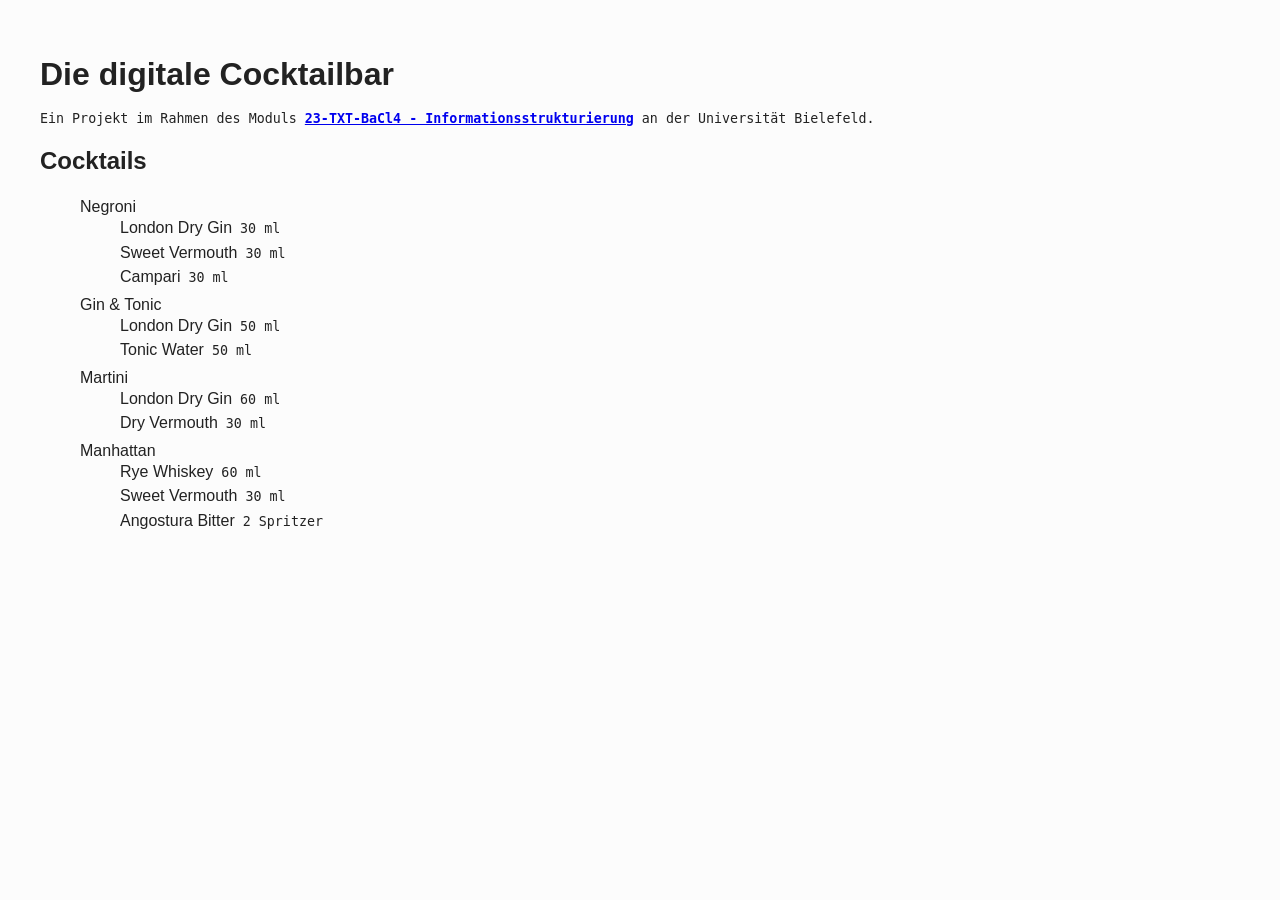
==== index.html @ 0a697e79 "Working Database" ====
<!DOCTYPE html><html>
<head>
<meta http-equiv="Content-Type" content="text/html; charset=UTF-8">
<meta charset="UTF-8">
<meta name="viewport" content="width=device-width, initial-scale=1.0">
<meta http-equiv="X-UA-Compatible" content="ie=edge">
<link rel="stylesheet" type="text/css" href="css/main.css">
<title>Digitale Cocktailbar</title>
</head>
<body>
<h1>Die digitale Cocktailbar</h1>
<small>Ein Projekt im Rahmen des Moduls
        <a href="https://ekvv.uni-bielefeld.de/sinfo/publ/modul/26802491" title="Modulbeschreibung - Informationsstrukturierung"><strong>23-TXT-BaCl4 - Informationsstrukturierung</strong></a> an der Universität Bielefeld.</small><h2>Cocktails</h2>
<ul>
<li>Negroni<ul>
<li>London Dry Gin<small class="menge">30 ml</small>
</li>
<li>Sweet Vermouth<small class="menge">30 ml</small>
</li>
<li>Campari<small class="menge">30 ml</small>
</li>
</ul>
</li>
<li>Gin &amp; Tonic<ul>
<li>London Dry Gin<small class="menge">50 ml</small>
</li>
<li>Tonic Water<small class="menge">50 ml</small>
</li>
</ul>
</li>
<li>Martini<ul>
<li>London Dry Gin<small class="menge">60 ml</small>
</li>
<li>Dry Vermouth<small class="menge">30 ml</small>
</li>
</ul>
</li>
<li>Manhattan<ul>
<li>Rye Whiskey<small class="menge">60 ml</small>
</li>
<li>Sweet Vermouth<small class="menge">30 ml</small>
</li>
<li>Angostura Bitter<small class="menge">2 Spritzer</small>
</li>
</ul>
</li>
</ul>
</body>
</html>
---- css/main.css ----
body {
    font-family: sans-serif;
    padding: 2rem;
    background-color: #fcfcfc;
    color: #222;
    font-size: 16px;
}

h1 {
    margin: 1rem 0;
}

small {
    font-family: monospace;
    margin-bottom: 1rem;
}
small.menge {
    padding-left: .5rem;
}

ul {
    list-style: none;
}
ul > li {
    padding: 0.2rem 0;
}
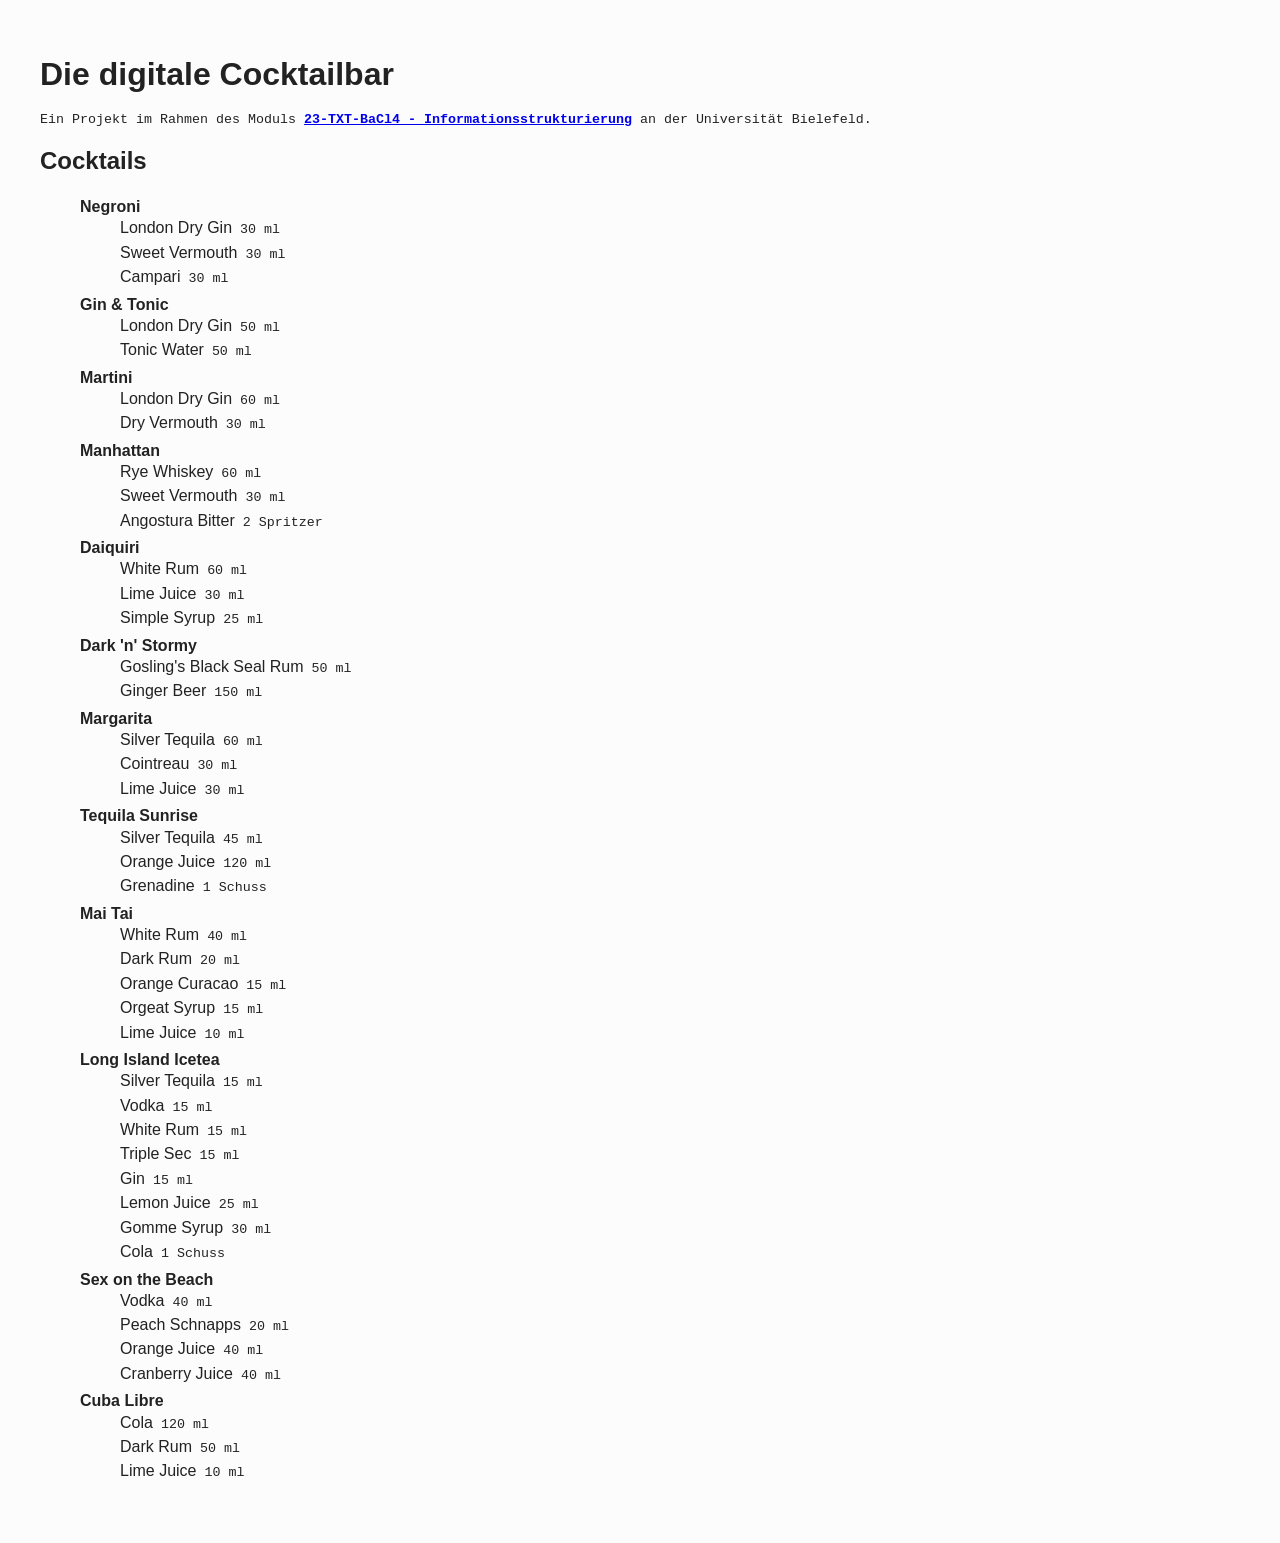
==== commit 7c91086d: "working project - database complete" ====
--- a/index.html
+++ b/index.html
@@ -12,7 +12,8 @@
 <small>Ein Projekt im Rahmen des Moduls
         <a href="https://ekvv.uni-bielefeld.de/sinfo/publ/modul/26802491" title="Modulbeschreibung - Informationsstrukturierung"><strong>23-TXT-BaCl4 - Informationsstrukturierung</strong></a> an der Universität Bielefeld.</small><h2>Cocktails</h2>
 <ul>
-<li>Negroni<ul>
+<li>
+<strong>Negroni</strong><ul>
 <li>London Dry Gin<small class="menge">30 ml</small>
 </li>
 <li>Sweet Vermouth<small class="menge">30 ml</small>
@@ -21,21 +22,24 @@
 </li>
 </ul>
 </li>
-<li>Gin &amp; Tonic<ul>
+<li>
+<strong>Gin &amp; Tonic</strong><ul>
 <li>London Dry Gin<small class="menge">50 ml</small>
 </li>
 <li>Tonic Water<small class="menge">50 ml</small>
 </li>
 </ul>
 </li>
-<li>Martini<ul>
+<li>
+<strong>Martini</strong><ul>
 <li>London Dry Gin<small class="menge">60 ml</small>
 </li>
 <li>Dry Vermouth<small class="menge">30 ml</small>
 </li>
 </ul>
 </li>
-<li>Manhattan<ul>
+<li>
+<strong>Manhattan</strong><ul>
 <li>Rye Whiskey<small class="menge">60 ml</small>
 </li>
 <li>Sweet Vermouth<small class="menge">30 ml</small>
@@ -44,6 +48,100 @@
 </li>
 </ul>
 </li>
+<li>
+<strong>Daiquiri</strong><ul>
+<li>White Rum<small class="menge">60 ml</small>
+</li>
+<li>Lime Juice<small class="menge">30 ml</small>
+</li>
+<li>Simple Syrup<small class="menge">25 ml</small>
+</li>
+</ul>
+</li>
+<li>
+<strong>Dark 'n' Stormy</strong><ul>
+<li>Gosling's Black Seal Rum<small class="menge">50 ml</small>
+</li>
+<li>Ginger Beer<small class="menge">150 ml</small>
+</li>
+</ul>
+</li>
+<li>
+<strong>Margarita</strong><ul>
+<li>Silver Tequila<small class="menge">60 ml</small>
+</li>
+<li>Cointreau<small class="menge">30 ml</small>
+</li>
+<li>Lime Juice<small class="menge">30 ml</small>
+</li>
+</ul>
+</li>
+<li>
+<strong>Tequila Sunrise</strong><ul>
+<li>Silver Tequila<small class="menge">45 ml</small>
+</li>
+<li>Orange Juice<small class="menge">120 ml</small>
+</li>
+<li>Grenadine<small class="menge">1 Schuss</small>
+</li>
+</ul>
+</li>
+<li>
+<strong>Mai Tai</strong><ul>
+<li>White Rum<small class="menge">40 ml</small>
+</li>
+<li>Dark Rum<small class="menge">20 ml</small>
+</li>
+<li>Orange Curacao<small class="menge">15 ml</small>
+</li>
+<li>Orgeat Syrup<small class="menge">15 ml</small>
+</li>
+<li>Lime Juice<small class="menge">10 ml</small>
+</li>
+</ul>
+</li>
+<li>
+<strong>Long Island Icetea</strong><ul>
+<li>Silver Tequila<small class="menge">15 ml</small>
+</li>
+<li>Vodka<small class="menge">15 ml</small>
+</li>
+<li>White Rum<small class="menge">15 ml</small>
+</li>
+<li>Triple Sec<small class="menge">15 ml</small>
+</li>
+<li>Gin<small class="menge">15 ml</small>
+</li>
+<li>Lemon Juice<small class="menge">25 ml</small>
+</li>
+<li>Gomme Syrup<small class="menge">30 ml</small>
+</li>
+<li>Cola<small class="menge">1 Schuss</small>
+</li>
+</ul>
+</li>
+<li>
+<strong>Sex on the Beach</strong><ul>
+<li>Vodka<small class="menge">40 ml</small>
+</li>
+<li>Peach Schnapps<small class="menge">20 ml</small>
+</li>
+<li>Orange Juice<small class="menge">40 ml</small>
+</li>
+<li>Cranberry Juice<small class="menge">40 ml</small>
+</li>
+</ul>
+</li>
+<li>
+<strong>Cuba Libre</strong><ul>
+<li>Cola<small class="menge">120 ml</small>
+</li>
+<li>Dark Rum<small class="menge">50 ml</small>
+</li>
+<li>Lime Juice<small class="menge">10 ml</small>
+</li>
+</ul>
+</li>
 </ul>
 </body>
 </html>
--- a/css/main.css
+++ b/css/main.css
@@ -1,27 +1,27 @@
-
-body {
-    font-family: sans-serif;
-    padding: 2rem;
-    background-color: #fcfcfc;
-    color: #222;
-    font-size: 16px;
-}
-
-h1 {
-    margin: 1rem 0;
-}
-
-small {
-    font-family: monospace;
-    margin-bottom: 1rem;
-}
-small.menge {
-    padding-left: .5rem;
-}
-
-ul {
-    list-style: none;
-}
-ul > li {
-    padding: 0.2rem 0;
+
+body {
+    font-family: sans-serif;
+    padding: 2rem;
+    background-color: #fcfcfc;
+    color: #222;
+    font-size: 16px;
+}
+
+h1 {
+    margin: 1rem 0;
+}
+
+small {
+    font-family: monospace;
+    margin-bottom: 1rem;
+}
+small.menge {
+    padding-left: .5rem;
+}
+
+ul {
+    list-style: none;
+}
+ul > li {
+    padding: 0.2rem 0;
 }
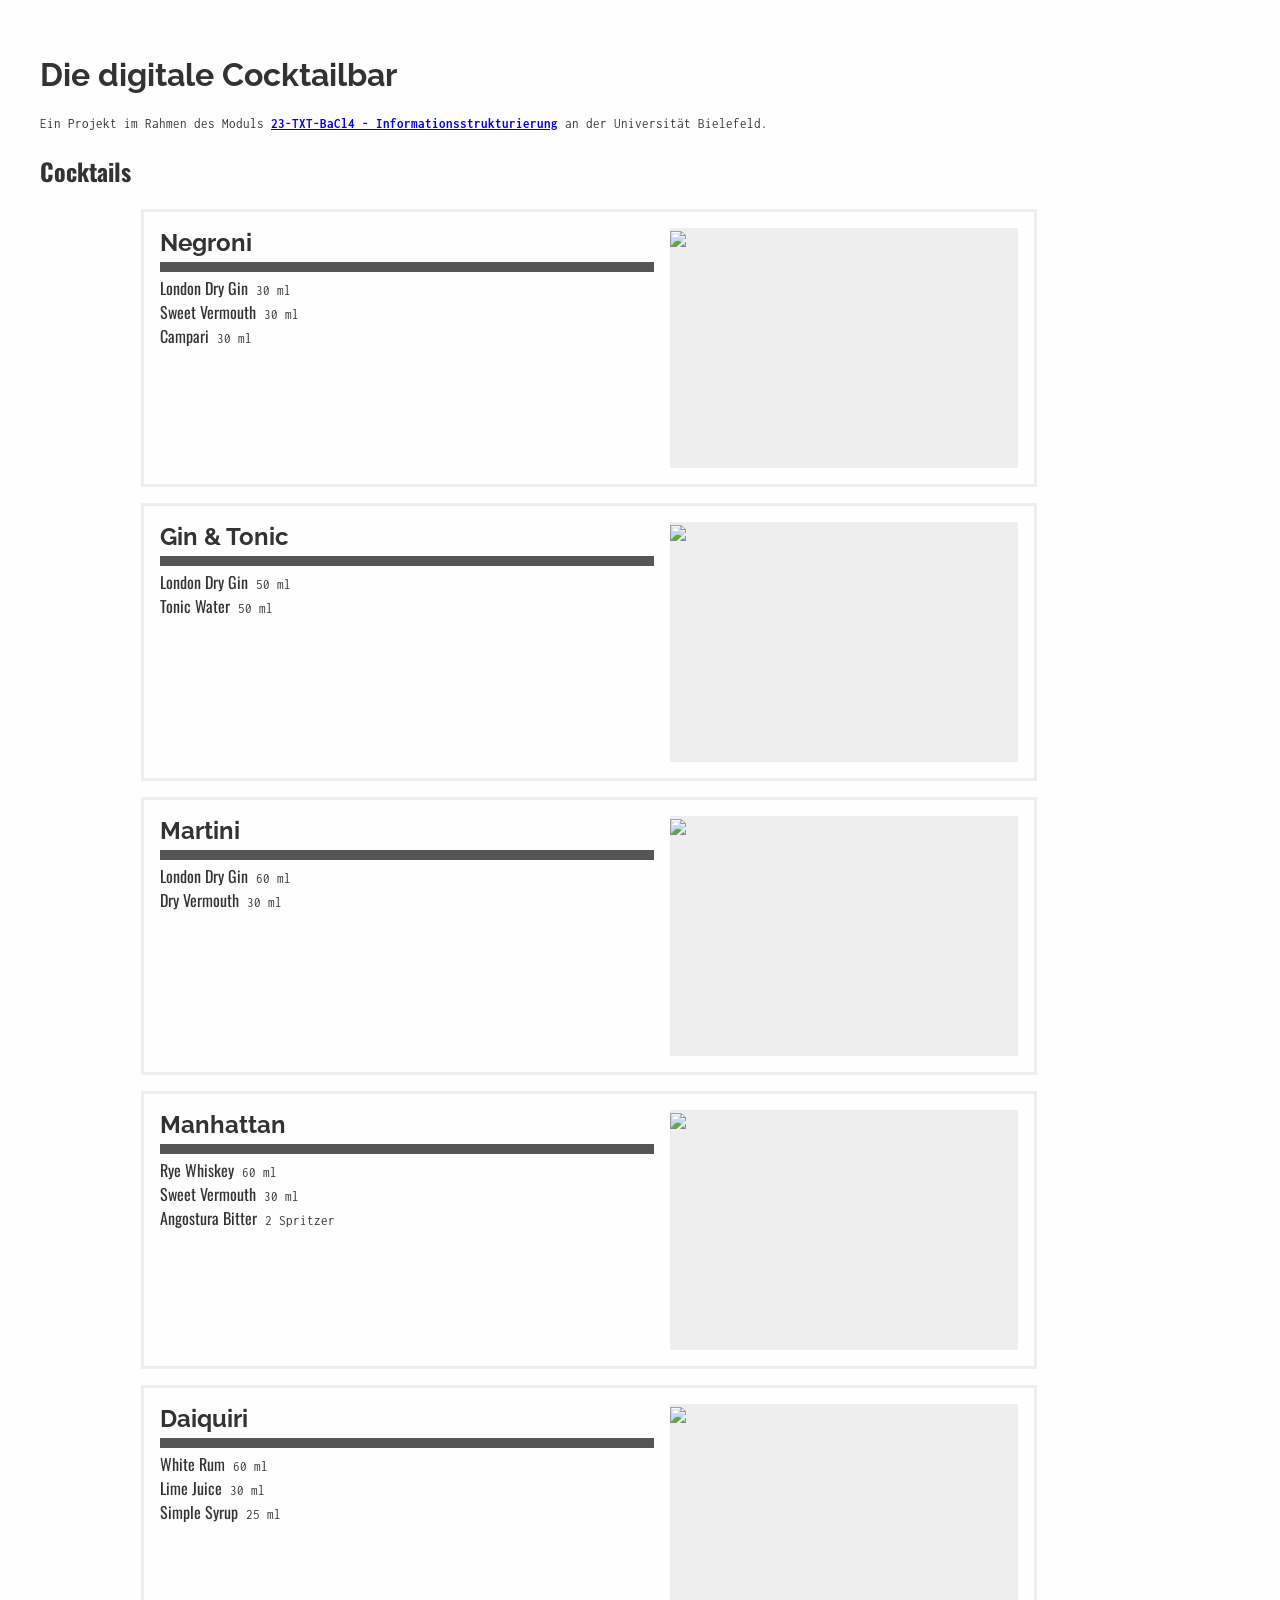
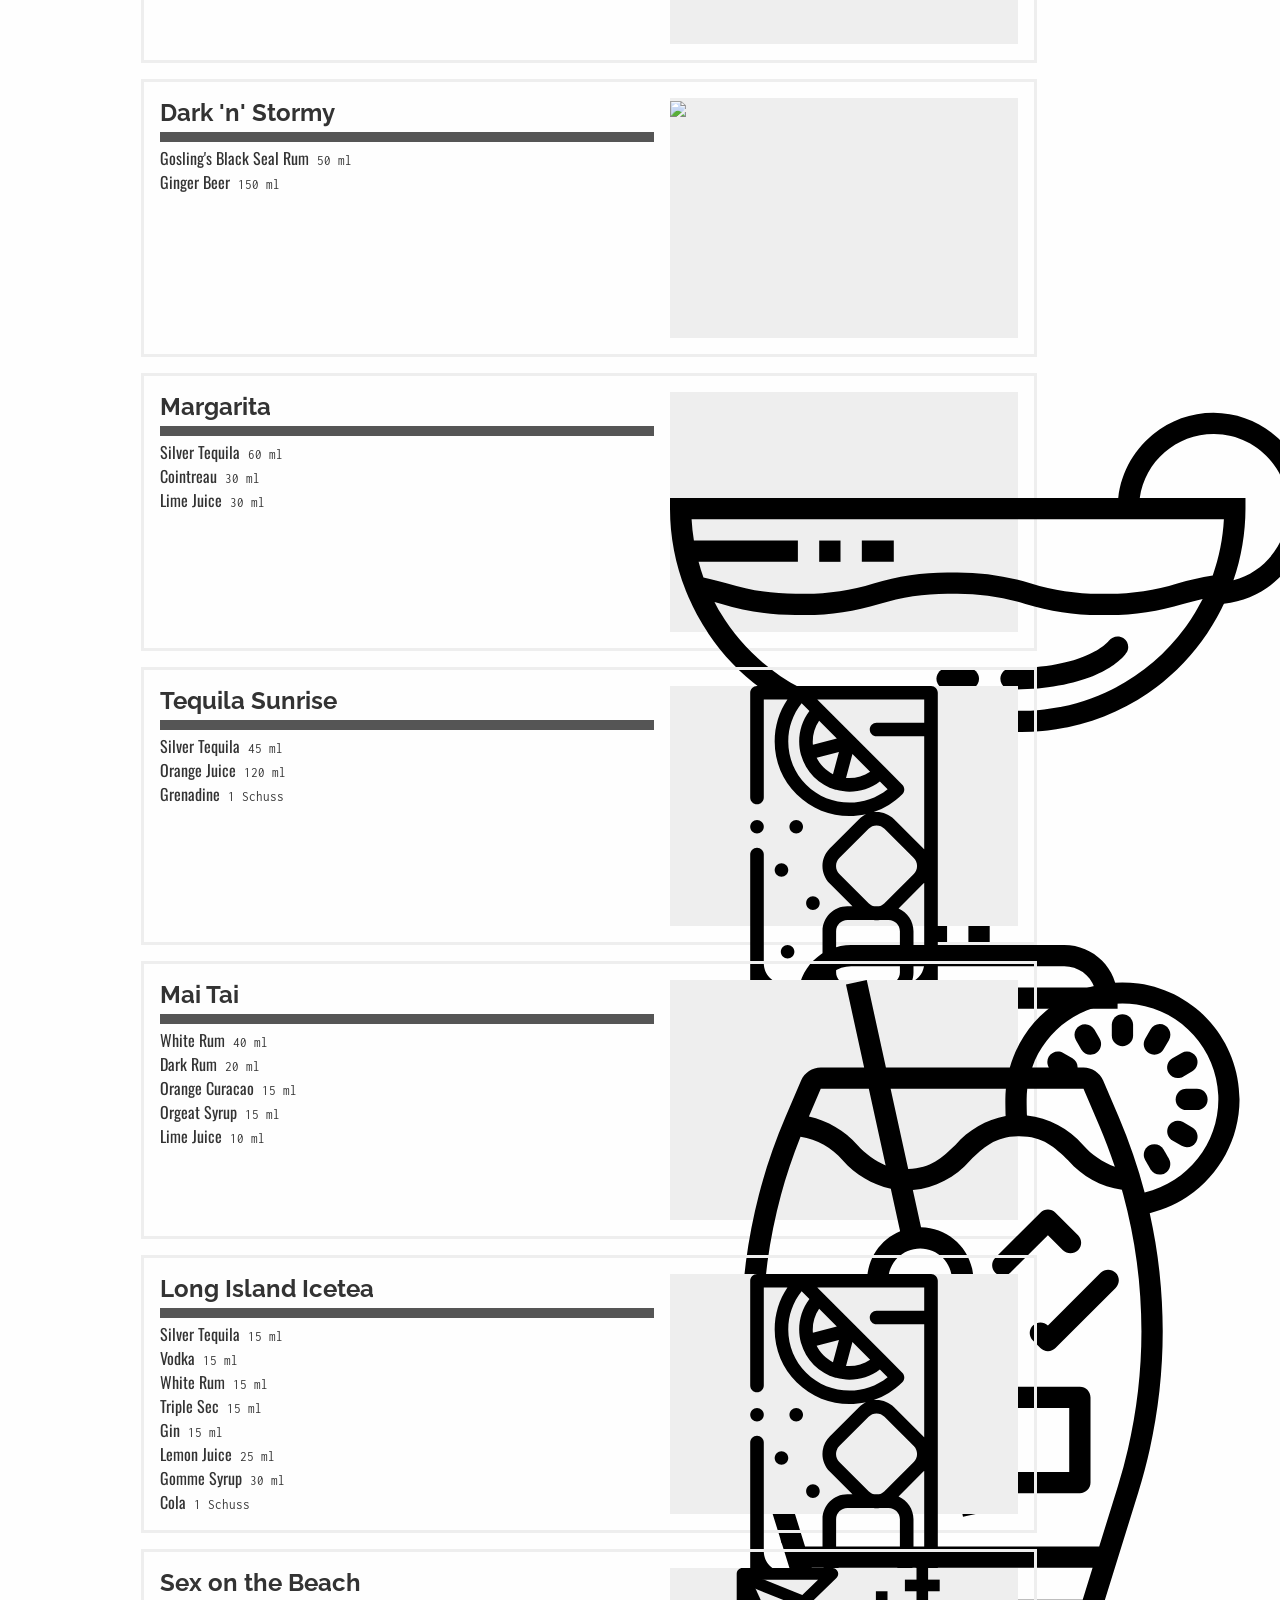
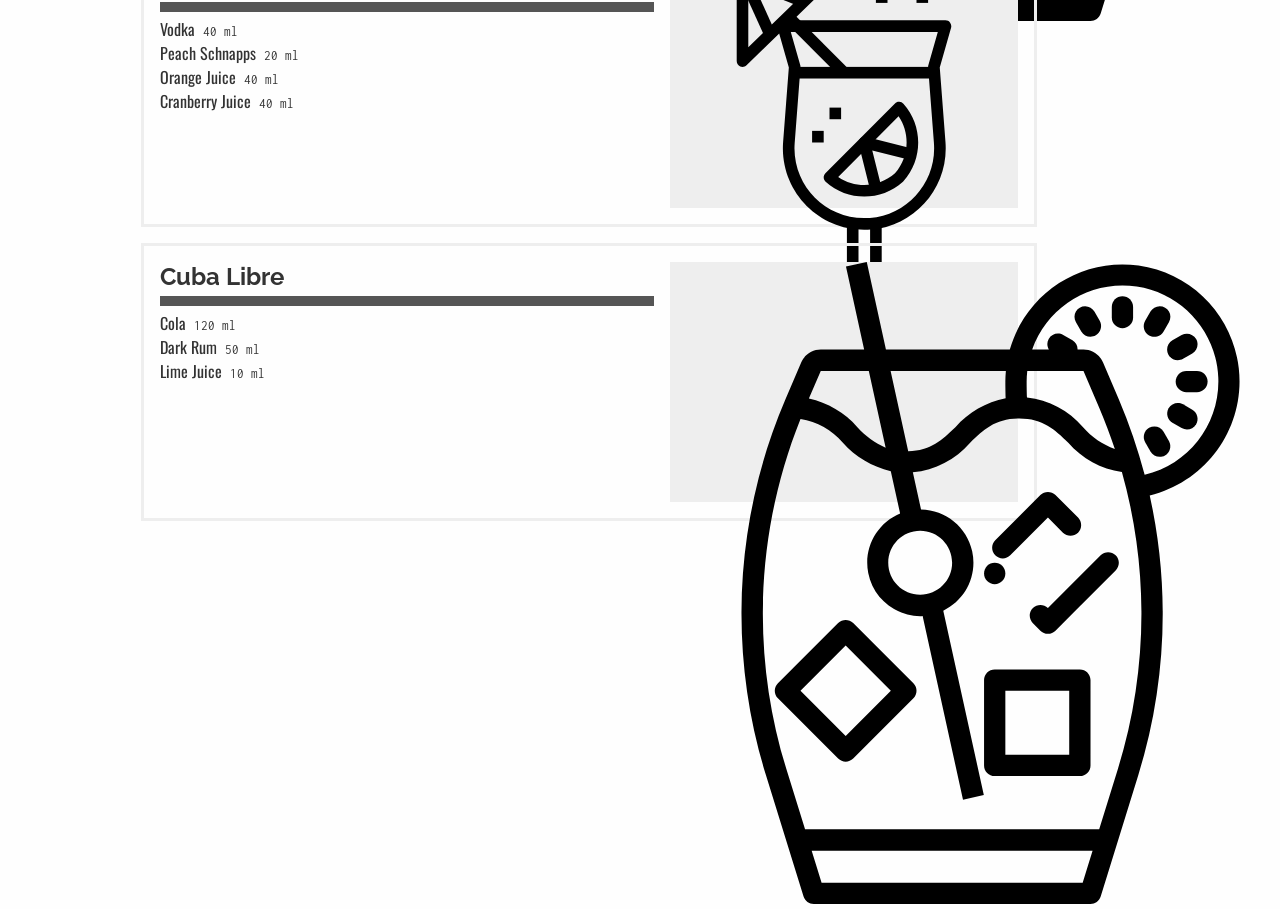
==== commit 17fd624c: "editing" ====
--- a/index.html
+++ b/index.html
@@ -11,136 +11,184 @@
 <h1>Die digitale Cocktailbar</h1>
 <small>Ein Projekt im Rahmen des Moduls
         <a href="https://ekvv.uni-bielefeld.de/sinfo/publ/modul/26802491" title="Modulbeschreibung - Informationsstrukturierung"><strong>23-TXT-BaCl4 - Informationsstrukturierung</strong></a> an der Universität Bielefeld.</small><h2>Cocktails</h2>
-<ul>
-<li>
-<strong>Negroni</strong><ul>
-<li>London Dry Gin<small class="menge">30 ml</small>
+<ul class="cocktail-list">
+<li class="single-cocktail">
+<div class="cocktail-info">
+<div class="cocktail-name"><strong>Negroni</strong></div>
+<ul class="ingredient-list">
+<li class="single-ingredient">London Dry Gin<small class="menge">30 ml</small>
 </li>
-<li>Sweet Vermouth<small class="menge">30 ml</small>
+<li class="single-ingredient">Sweet Vermouth<small class="menge">30 ml</small>
 </li>
-<li>Campari<small class="menge">30 ml</small>
+<li class="single-ingredient">Campari<small class="menge">30 ml</small>
 </li>
 </ul>
+</div>
+<div class="cocktail-glass"><img src="img/glass-.svg"></div>
 </li>
-<li>
-<strong>Gin &amp; Tonic</strong><ul>
-<li>London Dry Gin<small class="menge">50 ml</small>
+<li class="single-cocktail">
+<div class="cocktail-info">
+<div class="cocktail-name"><strong>Gin &amp; Tonic</strong></div>
+<ul class="ingredient-list">
+<li class="single-ingredient">London Dry Gin<small class="menge">50 ml</small>
 </li>
-<li>Tonic Water<small class="menge">50 ml</small>
+<li class="single-ingredient">Tonic Water<small class="menge">50 ml</small>
 </li>
 </ul>
+</div>
+<div class="cocktail-glass"><img src="img/glass-.svg"></div>
 </li>
-<li>
-<strong>Martini</strong><ul>
-<li>London Dry Gin<small class="menge">60 ml</small>
+<li class="single-cocktail">
+<div class="cocktail-info">
+<div class="cocktail-name"><strong>Martini</strong></div>
+<ul class="ingredient-list">
+<li class="single-ingredient">London Dry Gin<small class="menge">60 ml</small>
 </li>
-<li>Dry Vermouth<small class="menge">30 ml</small>
+<li class="single-ingredient">Dry Vermouth<small class="menge">30 ml</small>
 </li>
 </ul>
+</div>
+<div class="cocktail-glass"><img src="img/glass-.svg"></div>
 </li>
-<li>
-<strong>Manhattan</strong><ul>
-<li>Rye Whiskey<small class="menge">60 ml</small>
+<li class="single-cocktail">
+<div class="cocktail-info">
+<div class="cocktail-name"><strong>Manhattan</strong></div>
+<ul class="ingredient-list">
+<li class="single-ingredient">Rye Whiskey<small class="menge">60 ml</small>
 </li>
-<li>Sweet Vermouth<small class="menge">30 ml</small>
+<li class="single-ingredient">Sweet Vermouth<small class="menge">30 ml</small>
 </li>
-<li>Angostura Bitter<small class="menge">2 Spritzer</small>
+<li class="single-ingredient">Angostura Bitter<small class="menge">2 Spritzer</small>
 </li>
 </ul>
+</div>
+<div class="cocktail-glass"><img src="img/glass-.svg"></div>
 </li>
-<li>
-<strong>Daiquiri</strong><ul>
-<li>White Rum<small class="menge">60 ml</small>
+<li class="single-cocktail">
+<div class="cocktail-info">
+<div class="cocktail-name"><strong>Daiquiri</strong></div>
+<ul class="ingredient-list">
+<li class="single-ingredient">White Rum<small class="menge">60 ml</small>
 </li>
-<li>Lime Juice<small class="menge">30 ml</small>
+<li class="single-ingredient">Lime Juice<small class="menge">30 ml</small>
 </li>
-<li>Simple Syrup<small class="menge">25 ml</small>
+<li class="single-ingredient">Simple Syrup<small class="menge">25 ml</small>
 </li>
 </ul>
+</div>
+<div class="cocktail-glass"><img src="img/glass-.svg"></div>
 </li>
-<li>
-<strong>Dark 'n' Stormy</strong><ul>
-<li>Gosling's Black Seal Rum<small class="menge">50 ml</small>
+<li class="single-cocktail">
+<div class="cocktail-info">
+<div class="cocktail-name"><strong>Dark 'n' Stormy</strong></div>
+<ul class="ingredient-list">
+<li class="single-ingredient">Gosling's Black Seal Rum<small class="menge">50 ml</small>
 </li>
-<li>Ginger Beer<small class="menge">150 ml</small>
+<li class="single-ingredient">Ginger Beer<small class="menge">150 ml</small>
 </li>
 </ul>
+</div>
+<div class="cocktail-glass"><img src="img/glass-.svg"></div>
 </li>
-<li>
-<strong>Margarita</strong><ul>
-<li>Silver Tequila<small class="menge">60 ml</small>
+<li class="single-cocktail">
+<div class="cocktail-info">
+<div class="cocktail-name"><strong>Margarita</strong></div>
+<ul class="ingredient-list">
+<li class="single-ingredient">Silver Tequila<small class="menge">60 ml</small>
 </li>
-<li>Cointreau<small class="menge">30 ml</small>
+<li class="single-ingredient">Cointreau<small class="menge">30 ml</small>
 </li>
-<li>Lime Juice<small class="menge">30 ml</small>
+<li class="single-ingredient">Lime Juice<small class="menge">30 ml</small>
 </li>
 </ul>
+</div>
+<div class="cocktail-glass"><img src="img/glass-daiquiri.svg"></div>
 </li>
-<li>
-<strong>Tequila Sunrise</strong><ul>
-<li>Silver Tequila<small class="menge">45 ml</small>
+<li class="single-cocktail">
+<div class="cocktail-info">
+<div class="cocktail-name"><strong>Tequila Sunrise</strong></div>
+<ul class="ingredient-list">
+<li class="single-ingredient">Silver Tequila<small class="menge">45 ml</small>
 </li>
-<li>Orange Juice<small class="menge">120 ml</small>
+<li class="single-ingredient">Orange Juice<small class="menge">120 ml</small>
 </li>
-<li>Grenadine<small class="menge">1 Schuss</small>
+<li class="single-ingredient">Grenadine<small class="menge">1 Schuss</small>
 </li>
 </ul>
+</div>
+<div class="cocktail-glass"><img src="img/glass-long.svg"></div>
 </li>
-<li>
-<strong>Mai Tai</strong><ul>
-<li>White Rum<small class="menge">40 ml</small>
+<li class="single-cocktail">
+<div class="cocktail-info">
+<div class="cocktail-name"><strong>Mai Tai</strong></div>
+<ul class="ingredient-list">
+<li class="single-ingredient">White Rum<small class="menge">40 ml</small>
 </li>
-<li>Dark Rum<small class="menge">20 ml</small>
+<li class="single-ingredient">Dark Rum<small class="menge">20 ml</small>
 </li>
-<li>Orange Curacao<small class="menge">15 ml</small>
+<li class="single-ingredient">Orange Curacao<small class="menge">15 ml</small>
 </li>
-<li>Orgeat Syrup<small class="menge">15 ml</small>
+<li class="single-ingredient">Orgeat Syrup<small class="menge">15 ml</small>
 </li>
-<li>Lime Juice<small class="menge">10 ml</small>
+<li class="single-ingredient">Lime Juice<small class="menge">10 ml</small>
 </li>
 </ul>
+</div>
+<div class="cocktail-glass"><img src="img/glass-cocktail.svg"></div>
 </li>
-<li>
-<strong>Long Island Icetea</strong><ul>
-<li>Silver Tequila<small class="menge">15 ml</small>
+<li class="single-cocktail">
+<div class="cocktail-info">
+<div class="cocktail-name"><strong>Long Island Icetea</strong></div>
+<ul class="ingredient-list">
+<li class="single-ingredient">Silver Tequila<small class="menge">15 ml</small>
 </li>
-<li>Vodka<small class="menge">15 ml</small>
+<li class="single-ingredient">Vodka<small class="menge">15 ml</small>
 </li>
-<li>White Rum<small class="menge">15 ml</small>
+<li class="single-ingredient">White Rum<small class="menge">15 ml</small>
 </li>
-<li>Triple Sec<small class="menge">15 ml</small>
+<li class="single-ingredient">Triple Sec<small class="menge">15 ml</small>
 </li>
-<li>Gin<small class="menge">15 ml</small>
+<li class="single-ingredient">Gin<small class="menge">15 ml</small>
 </li>
-<li>Lemon Juice<small class="menge">25 ml</small>
+<li class="single-ingredient">Lemon Juice<small class="menge">25 ml</small>
 </li>
-<li>Gomme Syrup<small class="menge">30 ml</small>
+<li class="single-ingredient">Gomme Syrup<small class="menge">30 ml</small>
 </li>
-<li>Cola<small class="menge">1 Schuss</small>
+<li class="single-ingredient">Cola<small class="menge">1 Schuss</small>
 </li>
 </ul>
+</div>
+<div class="cocktail-glass"><img src="img/glass-long.svg"></div>
 </li>
-<li>
-<strong>Sex on the Beach</strong><ul>
-<li>Vodka<small class="menge">40 ml</small>
+<li class="single-cocktail">
+<div class="cocktail-info">
+<div class="cocktail-name"><strong>Sex on the Beach</strong></div>
+<ul class="ingredient-list">
+<li class="single-ingredient">Vodka<small class="menge">40 ml</small>
 </li>
-<li>Peach Schnapps<small class="menge">20 ml</small>
+<li class="single-ingredient">Peach Schnapps<small class="menge">20 ml</small>
 </li>
-<li>Orange Juice<small class="menge">40 ml</small>
+<li class="single-ingredient">Orange Juice<small class="menge">40 ml</small>
 </li>
-<li>Cranberry Juice<small class="menge">40 ml</small>
+<li class="single-ingredient">Cranberry Juice<small class="menge">40 ml</small>
 </li>
 </ul>
+</div>
+<div class="cocktail-glass"><img src="img/glass-beach.svg"></div>
 </li>
-<li>
-<strong>Cuba Libre</strong><ul>
-<li>Cola<small class="menge">120 ml</small>
+<li class="single-cocktail">
+<div class="cocktail-info">
+<div class="cocktail-name"><strong>Cuba Libre</strong></div>
+<ul class="ingredient-list">
+<li class="single-ingredient">Cola<small class="menge">120 ml</small>
 </li>
-<li>Dark Rum<small class="menge">50 ml</small>
+<li class="single-ingredient">Dark Rum<small class="menge">50 ml</small>
 </li>
-<li>Lime Juice<small class="menge">10 ml</small>
+<li class="single-ingredient">Lime Juice<small class="menge">10 ml</small>
 </li>
 </ul>
+</div>
+<div class="cocktail-glass"><img src="img/glass-cocktail.svg"></div>
 </li>
 </ul>
 </body>
--- a/css/main.css
+++ b/css/main.css
@@ -1,19 +1,30 @@
+@import url('https://fonts.googleapis.com/css?family=Inconsolata|Oswald|Raleway');
+
+:root {
+    --font-sec: 'Raleway', sans-serif;
+    --font-prim: 'Oswald', sans-serif;
+    --font-mono: 'Inconsolata', monospace;
+    --c-white: #FEFEFE;
+    --c-gray-l: #EEE;
+    --c-gray: #555;
+    --c-gray-d: #333;
+}
 
 body {
-    font-family: sans-serif;
+    font-family: var(--font-prim);
     padding: 2rem;
-    background-color: #fcfcfc;
-    color: #222;
+    background-color: var(--c-white);
+    color: var(--c-gray-d);
     font-size: 16px;
 }
 
 h1 {
     margin: 1rem 0;
+    font-family: 'Raleway', sans-serif;
 }
 
 small {
-    font-family: monospace;
-    margin-bottom: 1rem;
+    font-family: var(--font-mono);
 }
 small.menge {
     padding-left: .5rem;
@@ -21,7 +32,36 @@
 
 ul {
     list-style: none;
+    margin: 0;
+    padding: 0;
 }
-ul > li {
-    padding: 0.2rem 0;
+.cocktail-list {
+    display: grid;
+    grid-template-columns: repeat(12, 1fr);
+    grid-gap: 1rem;
+}
+.single-cocktail {
+    border: 3px solid var(--c-gray-l);
+    grid-column: 2/11;
+    display: grid;
+    grid-column-gap: 1rem;
+    grid-template-columns: repeat(12, 1fr);
+    padding: 1rem;
+}
+.cocktail-info {
+    grid-column: 1/8;
+}
+.cocktail-name {
+    font-family: var(--font-sec);
+    font-size: 1.5rem;
+    margin-bottom: 0.3rem;
+    padding-bottom: 0.3rem;
+    border-bottom: 10px solid var(--c-gray);
+}
+.ingredient-list {
+}
+.cocktail-glass {
+    background-color: var(--c-gray-l);
+    height: 15rem;
+    grid-column: 8/13;
 }
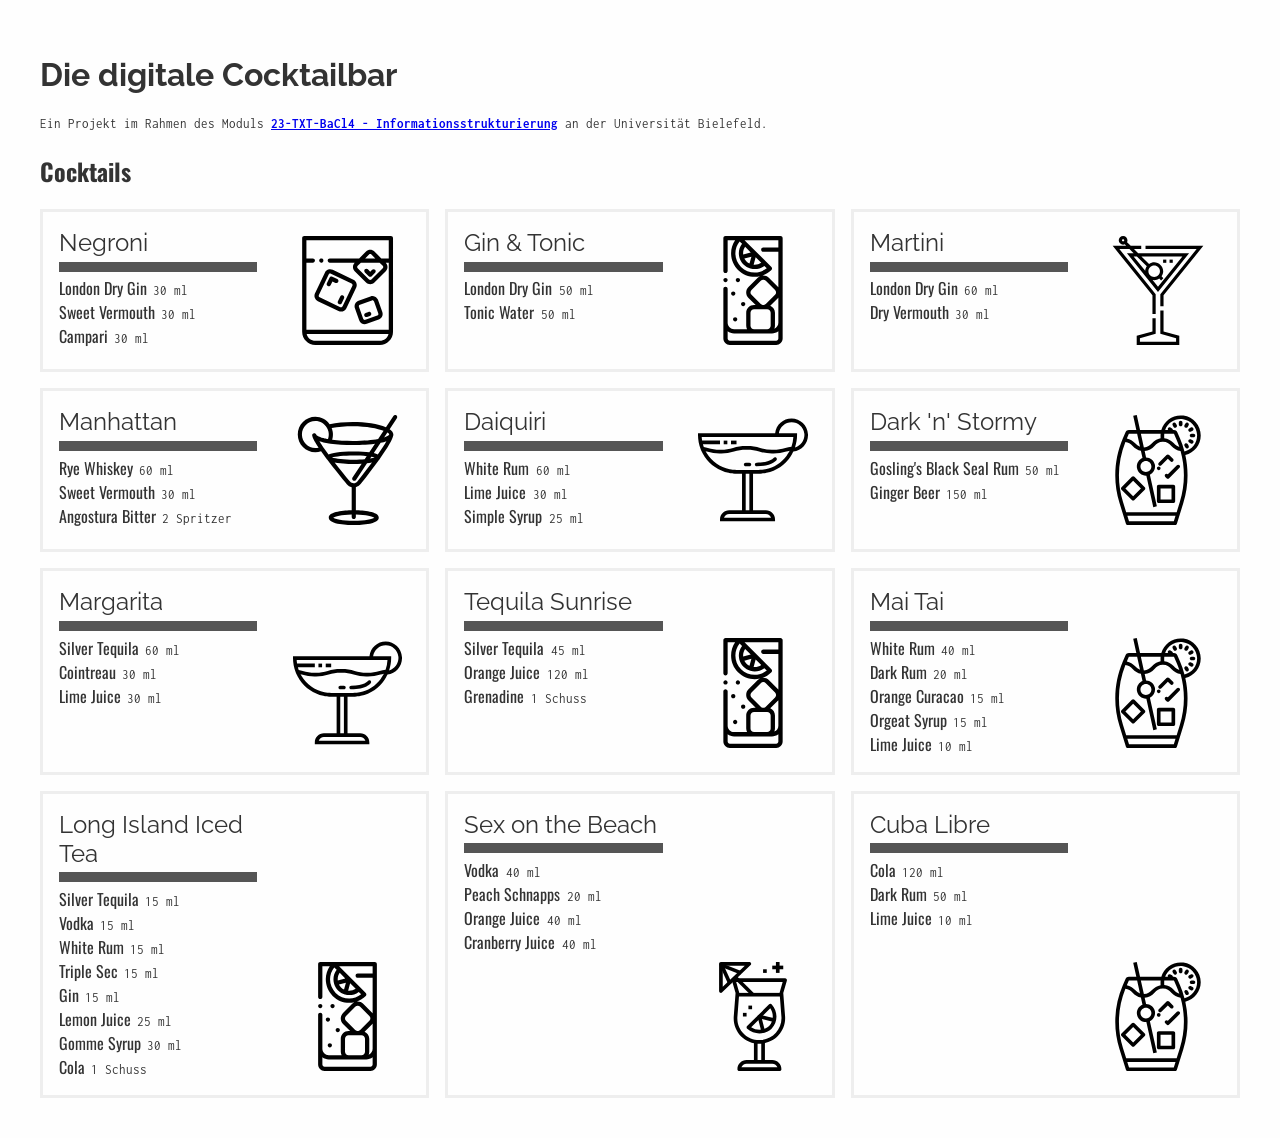
==== commit 61afedad: "edits" ====
--- a/index.html
+++ b/index.html
@@ -5,16 +5,16 @@
 <meta name="viewport" content="width=device-width, initial-scale=1.0">
 <meta http-equiv="X-UA-Compatible" content="ie=edge">
 <link rel="stylesheet" type="text/css" href="css/main.css">
-<title>Digitale Cocktailbar</title>
+<script src="js/script.js"></script><title>Digitale Cocktailbar</title>
 </head>
 <body>
 <h1>Die digitale Cocktailbar</h1>
 <small>Ein Projekt im Rahmen des Moduls
         <a href="https://ekvv.uni-bielefeld.de/sinfo/publ/modul/26802491" title="Modulbeschreibung - Informationsstrukturierung"><strong>23-TXT-BaCl4 - Informationsstrukturierung</strong></a> an der Universität Bielefeld.</small><h2>Cocktails</h2>
-<ul class="cocktail-list">
+<ul id="cocktail-list" class="cocktail-list">
 <li class="single-cocktail">
 <div class="cocktail-info">
-<div class="cocktail-name"><strong>Negroni</strong></div>
+<div class="cocktail-name">Negroni</div>
 <ul class="ingredient-list">
 <li class="single-ingredient">London Dry Gin<small class="menge">30 ml</small>
 </li>
@@ -24,11 +24,11 @@
 </li>
 </ul>
 </div>
-<div class="cocktail-glass"><img src="img/glass-.svg"></div>
+<div class="cocktail-glass"><img class="glass-img" src="img/glass-whiskey.svg"></div>
 </li>
 <li class="single-cocktail">
 <div class="cocktail-info">
-<div class="cocktail-name"><strong>Gin &amp; Tonic</strong></div>
+<div class="cocktail-name">Gin &amp; Tonic</div>
 <ul class="ingredient-list">
 <li class="single-ingredient">London Dry Gin<small class="menge">50 ml</small>
 </li>
@@ -36,11 +36,11 @@
 </li>
 </ul>
 </div>
-<div class="cocktail-glass"><img src="img/glass-.svg"></div>
+<div class="cocktail-glass"><img class="glass-img" src="img/glass-long.svg"></div>
 </li>
 <li class="single-cocktail">
 <div class="cocktail-info">
-<div class="cocktail-name"><strong>Martini</strong></div>
+<div class="cocktail-name">Martini</div>
 <ul class="ingredient-list">
 <li class="single-ingredient">London Dry Gin<small class="menge">60 ml</small>
 </li>
@@ -48,11 +48,11 @@
 </li>
 </ul>
 </div>
-<div class="cocktail-glass"><img src="img/glass-.svg"></div>
+<div class="cocktail-glass"><img class="glass-img" src="img/glass-martini.svg"></div>
 </li>
 <li class="single-cocktail">
 <div class="cocktail-info">
-<div class="cocktail-name"><strong>Manhattan</strong></div>
+<div class="cocktail-name">Manhattan</div>
 <ul class="ingredient-list">
 <li class="single-ingredient">Rye Whiskey<small class="menge">60 ml</small>
 </li>
@@ -62,11 +62,11 @@
 </li>
 </ul>
 </div>
-<div class="cocktail-glass"><img src="img/glass-.svg"></div>
+<div class="cocktail-glass"><img class="glass-img" src="img/glass-manhattan.svg"></div>
 </li>
 <li class="single-cocktail">
 <div class="cocktail-info">
-<div class="cocktail-name"><strong>Daiquiri</strong></div>
+<div class="cocktail-name">Daiquiri</div>
 <ul class="ingredient-list">
 <li class="single-ingredient">White Rum<small class="menge">60 ml</small>
 </li>
@@ -76,11 +76,11 @@
 </li>
 </ul>
 </div>
-<div class="cocktail-glass"><img src="img/glass-.svg"></div>
+<div class="cocktail-glass"><img class="glass-img" src="img/glass-daiquiri.svg"></div>
 </li>
 <li class="single-cocktail">
 <div class="cocktail-info">
-<div class="cocktail-name"><strong>Dark 'n' Stormy</strong></div>
+<div class="cocktail-name">Dark 'n' Stormy</div>
 <ul class="ingredient-list">
 <li class="single-ingredient">Gosling's Black Seal Rum<small class="menge">50 ml</small>
 </li>
@@ -88,11 +88,11 @@
 </li>
 </ul>
 </div>
-<div class="cocktail-glass"><img src="img/glass-.svg"></div>
+<div class="cocktail-glass"><img class="glass-img" src="img/glass-cocktail.svg"></div>
 </li>
 <li class="single-cocktail">
 <div class="cocktail-info">
-<div class="cocktail-name"><strong>Margarita</strong></div>
+<div class="cocktail-name">Margarita</div>
 <ul class="ingredient-list">
 <li class="single-ingredient">Silver Tequila<small class="menge">60 ml</small>
 </li>
@@ -102,11 +102,11 @@
 </li>
 </ul>
 </div>
-<div class="cocktail-glass"><img src="img/glass-daiquiri.svg"></div>
+<div class="cocktail-glass"><img class="glass-img" src="img/glass-daiquiri.svg"></div>
 </li>
 <li class="single-cocktail">
 <div class="cocktail-info">
-<div class="cocktail-name"><strong>Tequila Sunrise</strong></div>
+<div class="cocktail-name">Tequila Sunrise</div>
 <ul class="ingredient-list">
 <li class="single-ingredient">Silver Tequila<small class="menge">45 ml</small>
 </li>
@@ -116,11 +116,11 @@
 </li>
 </ul>
 </div>
-<div class="cocktail-glass"><img src="img/glass-long.svg"></div>
+<div class="cocktail-glass"><img class="glass-img" src="img/glass-long.svg"></div>
 </li>
 <li class="single-cocktail">
 <div class="cocktail-info">
-<div class="cocktail-name"><strong>Mai Tai</strong></div>
+<div class="cocktail-name">Mai Tai</div>
 <ul class="ingredient-list">
 <li class="single-ingredient">White Rum<small class="menge">40 ml</small>
 </li>
@@ -134,11 +134,11 @@
 </li>
 </ul>
 </div>
-<div class="cocktail-glass"><img src="img/glass-cocktail.svg"></div>
+<div class="cocktail-glass"><img class="glass-img" src="img/glass-cocktail.svg"></div>
 </li>
 <li class="single-cocktail">
 <div class="cocktail-info">
-<div class="cocktail-name"><strong>Long Island Icetea</strong></div>
+<div class="cocktail-name">Long Island Iced Tea</div>
 <ul class="ingredient-list">
 <li class="single-ingredient">Silver Tequila<small class="menge">15 ml</small>
 </li>
@@ -158,11 +158,11 @@
 </li>
 </ul>
 </div>
-<div class="cocktail-glass"><img src="img/glass-long.svg"></div>
+<div class="cocktail-glass"><img class="glass-img" src="img/glass-long.svg"></div>
 </li>
 <li class="single-cocktail">
 <div class="cocktail-info">
-<div class="cocktail-name"><strong>Sex on the Beach</strong></div>
+<div class="cocktail-name">Sex on the Beach</div>
 <ul class="ingredient-list">
 <li class="single-ingredient">Vodka<small class="menge">40 ml</small>
 </li>
@@ -174,11 +174,11 @@
 </li>
 </ul>
 </div>
-<div class="cocktail-glass"><img src="img/glass-beach.svg"></div>
+<div class="cocktail-glass"><img class="glass-img" src="img/glass-beach.svg"></div>
 </li>
 <li class="single-cocktail">
 <div class="cocktail-info">
-<div class="cocktail-name"><strong>Cuba Libre</strong></div>
+<div class="cocktail-name">Cuba Libre</div>
 <ul class="ingredient-list">
 <li class="single-ingredient">Cola<small class="menge">120 ml</small>
 </li>
@@ -188,7 +188,7 @@
 </li>
 </ul>
 </div>
-<div class="cocktail-glass"><img src="img/glass-cocktail.svg"></div>
+<div class="cocktail-glass"><img class="glass-img" src="img/glass-cocktail.svg"></div>
 </li>
 </ul>
 </body>
--- a/css/main.css
+++ b/css/main.css
@@ -27,7 +27,7 @@
     font-family: var(--font-mono);
 }
 small.menge {
-    padding-left: .5rem;
+    padding-left: .4rem;
 }
 
 ul {
@@ -37,17 +37,32 @@
 }
 .cocktail-list {
     display: grid;
-    grid-template-columns: repeat(12, 1fr);
+    grid-template-columns: repeat(1, 1fr);
     grid-gap: 1rem;
 }
 .single-cocktail {
     border: 3px solid var(--c-gray-l);
-    grid-column: 2/11;
     display: grid;
     grid-column-gap: 1rem;
     grid-template-columns: repeat(12, 1fr);
     padding: 1rem;
 }
+@media only screen and (min-width: 600px) {
+    .cocktail-list {
+        grid-template-columns: repeat(2, 1fr);
+    }
+}
+@media only screen and (min-width: 1200px) {
+    .cocktail-list {
+        grid-template-columns: repeat(3, 1fr);
+    }
+}
+@media only screen and (min-width: 1800px) {
+    .cocktail-list {
+        grid-template-columns: repeat(4, 1fr);
+    }
+}
+
 .cocktail-info {
     grid-column: 1/8;
 }
@@ -61,7 +76,13 @@
 .ingredient-list {
 }
 .cocktail-glass {
-    background-color: var(--c-gray-l);
-    height: 15rem;
+    /*background-color: var(--c-gray-l);*/
     grid-column: 8/13;
+    align-self: end;
+    
+}
+.cocktail-glass img {
+    width: 80%;
+    padding: 0.5rem;
+    float: right;
 }
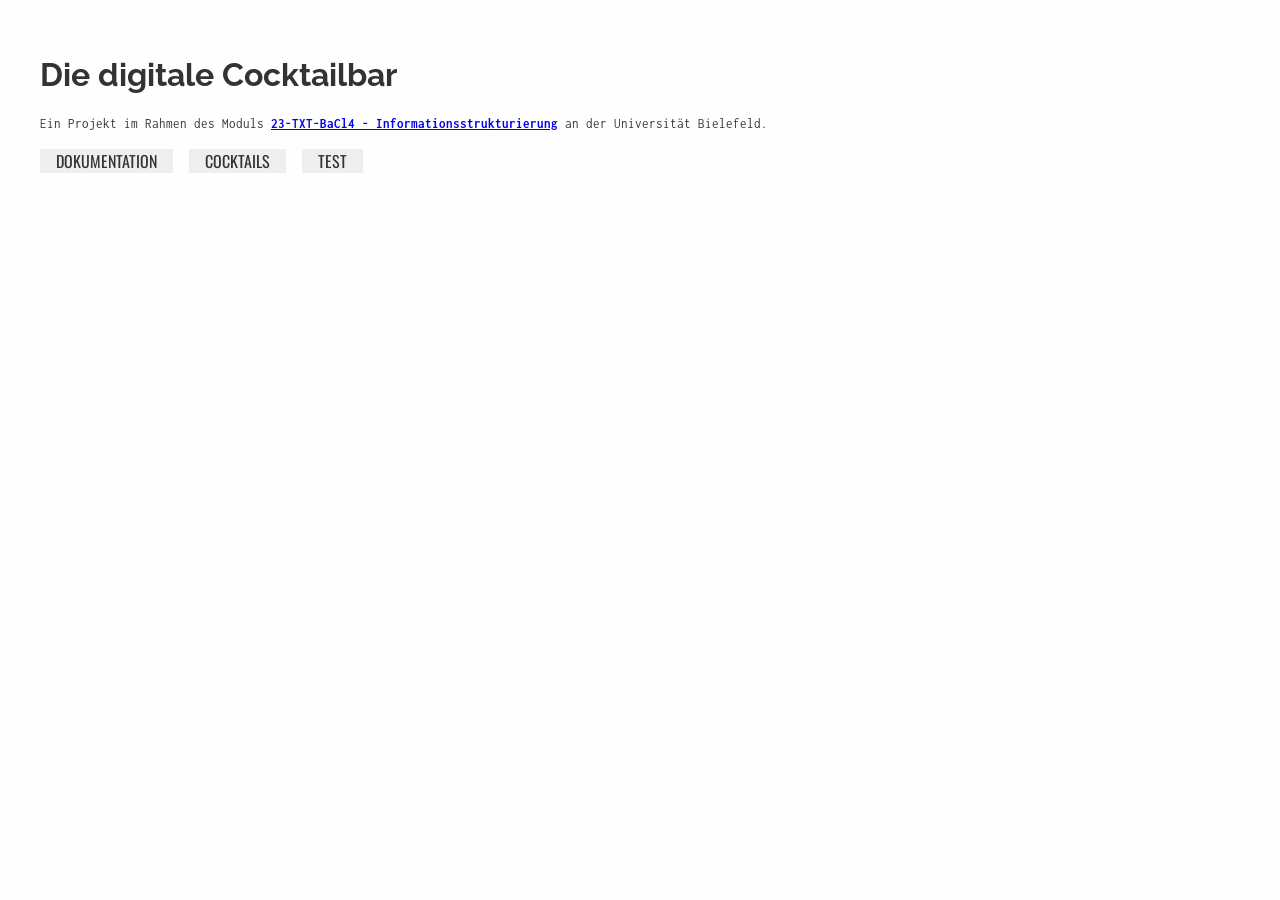
==== commit 3f55fc72: "check" ====
--- a/index.html
+++ b/index.html
@@ -8,9 +8,16 @@
 <script src="js/script.js"></script><title>Digitale Cocktailbar</title>
 </head>
 <body>
-<h1>Die digitale Cocktailbar</h1>
+<header><h1>Die digitale Cocktailbar</h1>
 <small>Ein Projekt im Rahmen des Moduls
-        <a href="https://ekvv.uni-bielefeld.de/sinfo/publ/modul/26802491" title="Modulbeschreibung - Informationsstrukturierung"><strong>23-TXT-BaCl4 - Informationsstrukturierung</strong></a> an der Universität Bielefeld.</small><h2>Cocktails</h2>
+            <a href="https://ekvv.uni-bielefeld.de/sinfo/publ/modul/26802491" title="Modulbeschreibung - Informationsstrukturierung"><strong>23-TXT-BaCl4 - Informationsstrukturierung</strong></a> an der Universität Bielefeld.</small><div class="menu">
+<a href="#site-doc">Dokumentation</a><a href="#site-cocktails">Cocktails</a><a href="#site-test">Test</a>
+</div></header><div id="site-doc" class="site">
+<h2>Dokumentation</h2>
+<p>Dieses Projekt demonstriert die Informationsstrukturierung mithilfe von XSLT Transformation einer XML Datenbank.</p>
+</div>
+<div id="site-cocktails" class="site">
+<h2>Cocktails</h2>
 <ul id="cocktail-list" class="cocktail-list">
 <li class="single-cocktail">
 <div class="cocktail-info">
@@ -191,5 +198,10 @@
 <div class="cocktail-glass"><img class="glass-img" src="img/glass-cocktail.svg"></div>
 </li>
 </ul>
+</div>
+<div id="site-test" class="site">
+<h2>Test</h2>
+<p>Pariatur magna amet tempor pariatur cillum do esse ex adipisicing ullamco est proident excepteur. Elit ex minim sit consequat sint commodo non laboris est incididunt. Nostrud aute enim esse cupidatat pariatur ipsum irure nisi. Tempor id adipisicing qui proident non in dolore consectetur aliquip do incididunt fugiat. In officia voluptate dolore fugiat ullamco labore incididunt do in consectetur. Lorem aliquip ut non ad irure officia minim.</p>
+</div>
 </body>
 </html>
--- a/css/main.css
+++ b/css/main.css
@@ -8,6 +8,13 @@
     --c-gray-l: #EEE;
     --c-gray: #555;
     --c-gray-d: #333;
+}
+
+div.site:not(:target) {
+    display: none;
+}
+div.site:target {
+    display: block;
 }
 
 body {
@@ -23,11 +30,29 @@
     font-family: 'Raleway', sans-serif;
 }
 
-small {
+small, p {
     font-family: var(--font-mono);
 }
 small.menge {
     padding-left: .4rem;
+}
+
+.menu {
+    margin-top: 1rem;
+}
+
+.menu > a {
+    padding: 0 1rem;
+    background-color: var(--c-gray-l);
+    color: var(--c-gray-d);
+    margin-right: 1rem;
+    text-decoration: none;
+    text-transform: uppercase;
+}
+
+.menu > a:hover, .menu > a.active {
+    background-color: var(--c-gray-d);
+    color: var(--c-gray-l);
 }
 
 ul {
@@ -85,4 +110,25 @@
     width: 80%;
     padding: 0.5rem;
     float: right;
+}
+
+.cocktail-glass:hover {
+	-webkit-animation-name: wiggle;
+	-webkit-animation-duration: 0.9s;
+	-webkit-transform-origin:50% 50%;
+	-webkit-animation-iteration-count: 1;
+    -webkit-animation-timing-function: linear;
+}
+@-webkit-keyframes wiggle {
+	0% { -webkit-transform: translate(2px, 1px) rotate(0deg); }
+	10% { -webkit-transform: translate(-1px, -2px) rotate(-1deg); }
+	20% { -webkit-transform: translate(-3px, 0px) rotate(1deg); }
+	30% { -webkit-transform: translate(0px, 2px) rotate(0deg); }
+	40% { -webkit-transform: translate(1px, -1px) rotate(3deg); }
+	50% { -webkit-transform: translate(-1px, 2px) rotate(-3deg); }
+	60% { -webkit-transform: translate(-3px, 1px) rotate(0deg); }
+	70% { -webkit-transform: translate(2px, 1px) rotate(-1deg); }
+	80% { -webkit-transform: translate(-1px, -1px) rotate(1deg); }
+	90% { -webkit-transform: translate(2px, 2px) rotate(0deg); }
+	100% { -webkit-transform: translate(1px, -2px) rotate(-1deg); }
 }
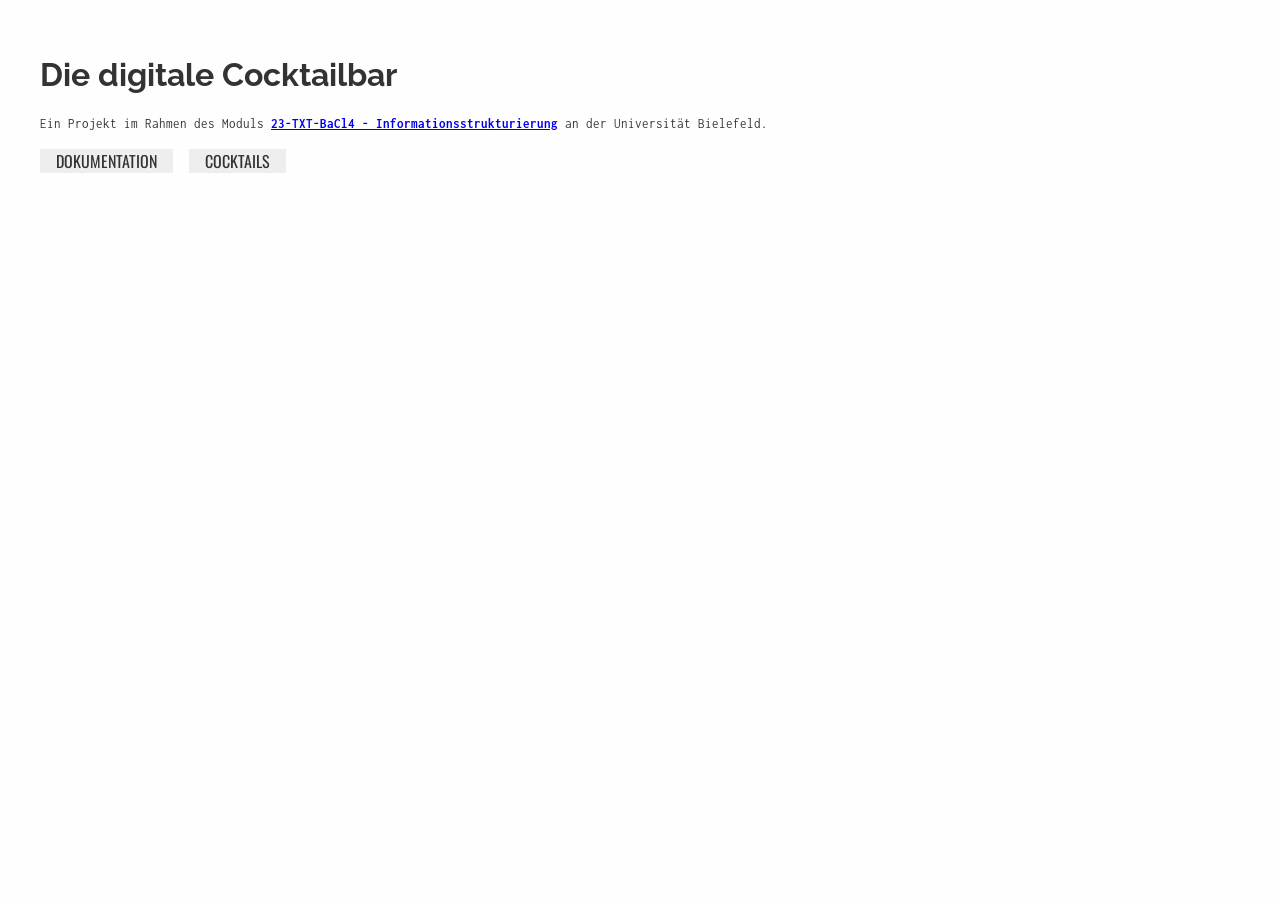
==== commit 0a459613: "awesome changes finalized" ====
--- a/index.html
+++ b/index.html
@@ -10,11 +10,12 @@
 <body>
 <header><h1>Die digitale Cocktailbar</h1>
 <small>Ein Projekt im Rahmen des Moduls
-            <a href="https://ekvv.uni-bielefeld.de/sinfo/publ/modul/26802491" title="Modulbeschreibung - Informationsstrukturierung"><strong>23-TXT-BaCl4 - Informationsstrukturierung</strong></a> an der Universität Bielefeld.</small><div class="menu">
-<a href="#site-doc">Dokumentation</a><a href="#site-cocktails">Cocktails</a><a href="#site-test">Test</a>
+    <a href="https://ekvv.uni-bielefeld.de/sinfo/publ/modul/26802491" title="Modulbeschreibung - Informationsstrukturierung"><strong>23-TXT-BaCl4 - Informationsstrukturierung</strong></a> an der Universität Bielefeld.</small><div class="menu">
+<a href="#site-doc">Dokumentation</a><a href="#site-cocktails">Cocktails</a>
 </div></header><div id="site-doc" class="site">
 <h2>Dokumentation</h2>
-<p>Dieses Projekt demonstriert die Informationsstrukturierung mithilfe von XSLT Transformation einer XML Datenbank.</p>
+<p>Dieses Projekt demonstriert die Informationsstrukturierung mithilfe  der XSLT Transformation einer XML Datenbank.</p>
+<p>Die Dokumentation befindet sich unter <code><a href="./dokumentation.pdf">.  dokumentation.pdf</a></code>.</p>
 </div>
 <div id="site-cocktails" class="site">
 <h2>Cocktails</h2>
@@ -199,9 +200,5 @@
 </li>
 </ul>
 </div>
-<div id="site-test" class="site">
-<h2>Test</h2>
-<p>Pariatur magna amet tempor pariatur cillum do esse ex adipisicing ullamco est proident excepteur. Elit ex minim sit consequat sint commodo non laboris est incididunt. Nostrud aute enim esse cupidatat pariatur ipsum irure nisi. Tempor id adipisicing qui proident non in dolore consectetur aliquip do incididunt fugiat. In officia voluptate dolore fugiat ullamco labore incididunt do in consectetur. Lorem aliquip ut non ad irure officia minim.</p>
-</div>
 </body>
 </html>
